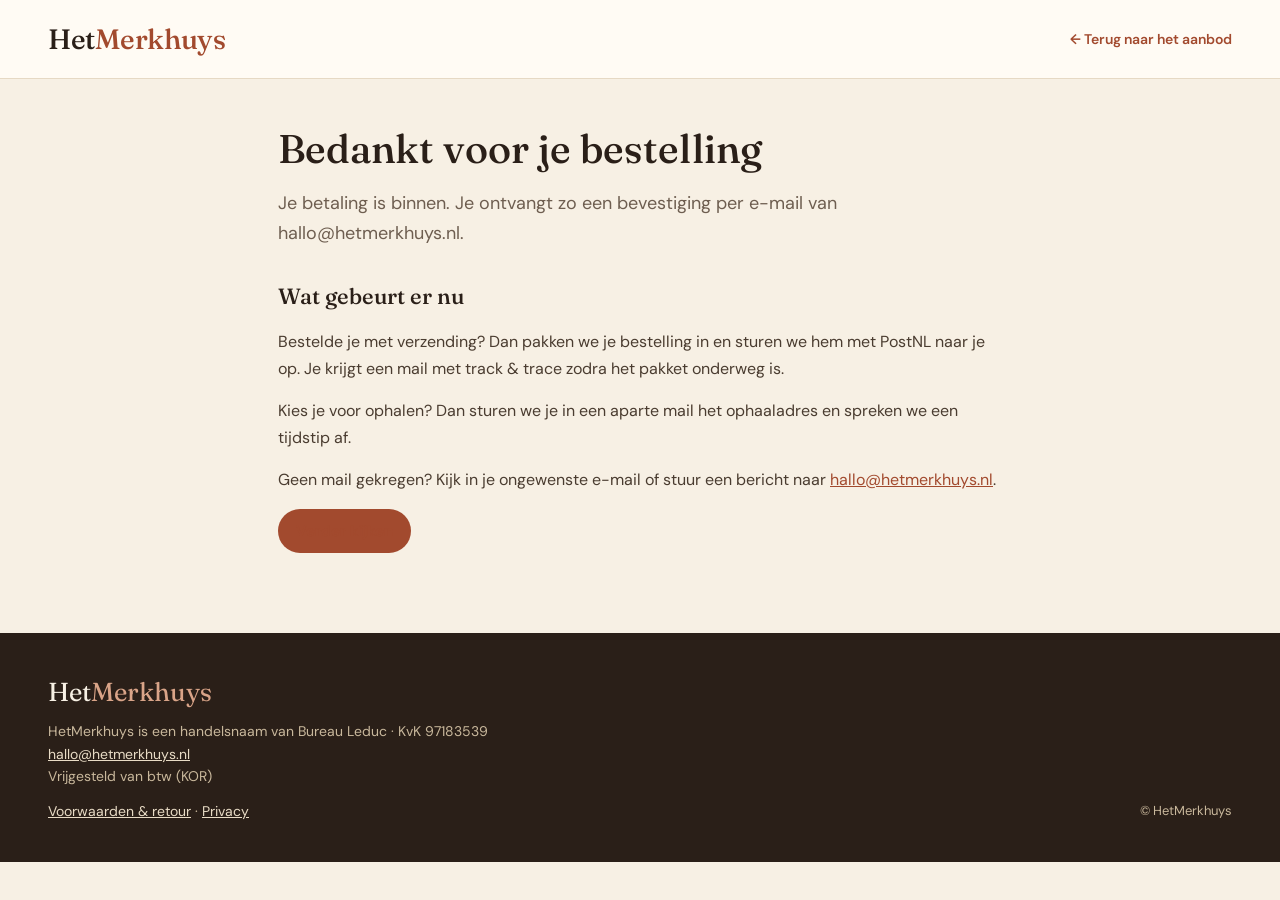
==== bedankt.html @ 65bfba17 "Add files via upload" ====
<!DOCTYPE html>
<html lang="nl">
<head>
<meta charset="UTF-8">
<meta name="viewport" content="width=device-width, initial-scale=1.0">
<meta name="robots" content="noindex">
<title>Bedankt voor je bestelling — HetMerkhuys</title>
<link rel="preconnect" href="https://fonts.googleapis.com">
<link rel="preconnect" href="https://fonts.gstatic.com" crossorigin>
<link href="https://fonts.googleapis.com/css2?family=Fraunces:opsz,wght@9..144,400;9..144,500;9..144,600&family=DM+Sans:wght@400;500;600;700&display=swap" rel="stylesheet">
<link rel="stylesheet" href="style.css">
</head>
<body>
<header class="site-header">
  <div class="wrap header__inner">
    <a href="index.html" class="logo">Het<span>Merkhuys</span></a>
    <a class="legal__back" href="index.html">&larr; Terug naar het aanbod</a>
  </div>
</header>
<main class="wrap legal">
  <h1>Bedankt voor je bestelling</h1>
  <p class="legal__lead">Je betaling is binnen. Je ontvangt zo een bevestiging per e-mail van hallo@hetmerkhuys.nl.</p>
  <h2>Wat gebeurt er nu</h2>
  <p>Bestelde je met verzending? Dan pakken we je bestelling in en sturen we hem met PostNL naar je op. Je krijgt een mail met track &amp; trace zodra het pakket onderweg is.</p>
  <p>Kies je voor ophalen? Dan sturen we je in een aparte mail het ophaaladres en spreken we een tijdstip af.</p>
  <p>Geen mail gekregen? Kijk in je ongewenste e-mail of stuur een bericht naar <a href="mailto:hallo@hetmerkhuys.nl">hallo@hetmerkhuys.nl</a>.</p>
  <p><a class="btn" href="index.html">Verder kijken</a></p>
</main>
<footer class="site-footer">
  <div class="wrap footer__inner">
    <div>
      <div class="footer__logo">Het<span>Merkhuys</span></div>
      <p>HetMerkhuys is een handelsnaam van Bureau Leduc &middot; KvK 97183539<br>
      <a href="mailto:hallo@hetmerkhuys.nl">hallo@hetmerkhuys.nl</a><br>
      Vrijgesteld van btw (KOR)</p>
      <p class="footer__links"><a href="voorwaarden.html">Voorwaarden &amp; retour</a> &middot; <a href="privacy.html">Privacy</a></p>
    </div>
    <p class="footer__note">&copy; HetMerkhuys</p>
  </div>
</footer>
<script>
  // Mandje leegmaken na een geslaagde bestelling.
  try { window.localStorage.removeItem("hetmerkhuys-cart-v2"); } catch (e) {}
</script>
</body>
</html>
---- style.css ----
/* ============================================
   HetMerkhuys — warme, rustige webshop
   Kleuren: crème, terracotta, donkerbruin, saliegroen
   ============================================ */

:root {
  --bg: #F7F0E4;
  --surface: #FFFBF4;
  --tan: #EDE1CF;
  --tan-2: #EFE4D3;
  --line: #E6D9C4;
  --line-2: #D6C7AE;
  --text: #2A1F18;
  --text-2: #4A3C30;
  --muted: #6E5E50;
  --accent: #A24A2E;
  --accent-dark: #8C3E25;
  --olive: #3B4A35;
  --olive-bg: #E4E8D8;
  --green: #5E8A4A;
  --serif: 'Fraunces', Georgia, 'Times New Roman', serif;
  --sans: 'DM Sans', system-ui, -apple-system, 'Segoe UI', sans-serif;
}

*, *::before, *::after { box-sizing: border-box; }

html { scroll-behavior: smooth; }

body {
  margin: 0;
  background: var(--bg);
  color: var(--text);
  font-family: var(--sans);
  font-size: 16px;
  line-height: 1.5;
  -webkit-font-smoothing: antialiased;
}

body.is-locked { overflow: hidden; }

img { max-width: 100%; display: block; }
button, input { font-family: inherit; }
button { cursor: pointer; }
a { color: inherit; }

button:focus-visible, a:focus-visible, input:focus-visible, [tabindex]:focus-visible {
  outline: 3px solid var(--accent);
  outline-offset: 2px;
}

.wrap { max-width: 1280px; margin: 0 auto; padding-left: 48px; padding-right: 48px; }

.skip-link {
  position: absolute; left: -9999px; top: 8px; z-index: 500;
  background: var(--text); color: var(--bg); padding: 10px 16px; border-radius: 8px;
}
.skip-link:focus { left: 8px; }

/* ---- Vertrouwensbalk ---- */
.usp-bar {
  background: var(--text); color: var(--bg); font-size: 13px;
  padding: 10px 24px; display: flex; justify-content: center; gap: 28px; flex-wrap: wrap; text-align: center;
}

/* ---- Header ---- */
.site-header { background: var(--surface); border-bottom: 1px solid var(--line); }
.header__inner { display: flex; align-items: center; gap: 24px; flex-wrap: wrap; padding-top: 18px; padding-bottom: 18px; }

.logo {
  font-family: var(--serif); font-size: 28px; font-weight: 500;
  color: var(--text); text-decoration: none; letter-spacing: -0.01em;
}
.logo span { color: var(--accent); }

.search {
  flex: 1 1 280px; max-width: 480px; margin: 0 auto;
  display: flex; align-items: center; gap: 10px;
  background: var(--bg); border: 1px solid #E0D2BC; border-radius: 999px;
  padding: 0 18px; height: 46px; color: var(--muted);
}
.search input {
  flex: 1; min-width: 0; height: 100%; border: 0; background: transparent;
  font-size: 15px; color: var(--text); outline: none;
}
.search:focus-within { outline: 3px solid var(--accent); outline-offset: 2px; }

.cart-pill {
  display: inline-flex; align-items: center; gap: 10px; margin-left: auto;
  background: var(--text); color: var(--bg); border: 0; border-radius: 999px;
  padding: 0 20px; height: 46px; font-size: 15px; font-weight: 600;
}
.cart-pill__total { opacity: .7; font-weight: 500; }

/* ---- Outlet-banner ---- */
.outlet { background: var(--accent); color: #fff; }
.outlet__inner { display: flex; align-items: center; justify-content: center; gap: 16px; padding-top: 14px; padding-bottom: 14px; }
.outlet__tag {
  flex: none; background: var(--surface); color: var(--accent-dark); font-family: var(--serif);
  font-size: 20px; font-weight: 600; letter-spacing: .14em; text-transform: uppercase;
  padding: 4px 16px; border-radius: 999px;
}
.outlet p { margin: 0; font-size: 15px; line-height: 1.5; max-width: 760px; }

/* ---- Intro ---- */
.intro { display: flex; gap: 48px; align-items: flex-end; flex-wrap: wrap; padding-top: 56px; padding-bottom: 24px; }
.intro__text { flex: 1 1 520px; min-width: 0; }
.eyebrow { margin: 0 0 14px; font-size: 13px; letter-spacing: .16em; text-transform: uppercase; color: var(--accent); font-weight: 600; }
.intro h1 {
  margin: 0 0 18px; font-family: var(--serif); font-size: 52px; line-height: 1.08;
  font-weight: 500; letter-spacing: -0.015em; max-width: 640px;
}
.intro__lead { margin: 0; font-size: 18px; line-height: 1.6; color: #5A4A3D; max-width: 560px; }

.stats { display: flex; gap: 16px; flex-wrap: wrap; }
.stat { background: var(--tan-2); border-radius: 16px; padding: 18px 22px; min-width: 130px; }
.stat__num { font-family: var(--serif); font-size: 34px; font-weight: 500; line-height: 1; }
.stat__label { margin-top: 6px; font-size: 14px; color: #5A4A3D; }

/* ---- Categorieën ---- */
.cats { padding-top: 24px; padding-bottom: 8px; }
.cats__row { display: flex; gap: 12px; flex-wrap: wrap; }
.pill {
  display: inline-flex; align-items: center; gap: 10px; height: 48px; padding: 0 22px;
  border-radius: 999px; border: 1.5px solid var(--line-2); background: var(--surface);
  color: var(--text); font-size: 16px; font-weight: 600;
}
.pill__count { color: var(--muted); font-weight: 500; }
.pill:hover { border-color: var(--text); }
.pill[aria-pressed="true"] { background: var(--text); border-color: var(--text); color: var(--bg); }
.pill[aria-pressed="true"] .pill__count { color: var(--bg); opacity: .7; }

/* ---- Producten ---- */
.products { padding-top: 24px; padding-bottom: 72px; }
.products__count { margin: 0 0 20px; font-size: 14px; color: var(--muted); }

.no-results {
  background: var(--surface); border: 1px dashed var(--line-2); border-radius: 18px;
  padding: 48px 24px; text-align: center; color: #5A4A3D; margin-bottom: 24px;
}
.no-results p { margin: 0; font-size: 15px; }
.no-results .no-results__title { font-family: var(--serif); font-size: 24px; margin-bottom: 6px; color: var(--text); }

.grid { display: grid; grid-template-columns: repeat(4, minmax(0, 1fr)); gap: 32px 24px; }

.tile {
  display: flex; flex-direction: column; background: var(--surface);
  border: 1px solid var(--line); border-radius: 18px; overflow: hidden;
  transition: box-shadow .2s ease, transform .2s ease;
}
.tile:hover { box-shadow: 0 16px 36px rgba(60, 40, 25, .14); transform: translateY(-3px); }

.tile__media { position: relative; aspect-ratio: 1 / 1; background: var(--tan); overflow: hidden; }
.tile__open { position: absolute; inset: 0; width: 100%; height: 100%; padding: 0; border: 0; background: transparent; display: block; }
.tile__open img { width: 100%; height: 100%; object-fit: contain; }
.tile__img2 { position: absolute; inset: 0; background: var(--tan); opacity: 0; transition: opacity .25s ease; }
.tile__media:hover .tile__img2, .tile__media:focus-within .tile__img2 { opacity: 1; }
.tile__nophoto {
  position: absolute; inset: 20px; border: 2px dashed #C9B89C; border-radius: 12px;
  display: flex; align-items: center; justify-content: center; color: var(--muted); font-size: 15px;
}

.badges { position: absolute; left: 12px; top: 12px; display: flex; flex-direction: column; align-items: flex-start; gap: 6px; pointer-events: none; }
.badge { font-size: 12px; font-weight: 700; padding: 5px 11px; border-radius: 999px; }
.badge--last { background: var(--accent); color: #fff; }
.badge--stock { background: var(--surface); color: var(--olive); display: inline-flex; align-items: center; gap: 6px; padding-left: 9px; box-shadow: 0 1px 3px rgba(60, 40, 25, .15); }
.badge--stock::before { content: ""; width: 8px; height: 8px; border-radius: 50%; background: var(--green); }
.badge--note { background: var(--text); color: var(--bg); font-weight: 600; }

.photocount {
  position: absolute; right: 12px; top: 12px; display: inline-flex; align-items: center; gap: 6px;
  background: rgba(42, 31, 24, .78); color: var(--bg); font-size: 12px; font-weight: 600;
  padding: 5px 10px; border-radius: 999px; pointer-events: none;
}

.tile__body { padding: 16px 18px 18px; display: flex; flex-direction: column; gap: 6px; flex: 1; }
.tile__brand { font-size: 11px; letter-spacing: .14em; text-transform: uppercase; color: var(--muted); font-weight: 600; }
.tile__name { margin: 0; }
.tile__name button {
  padding: 0; border: 0; background: none; text-align: left; color: var(--text);
  font-family: var(--serif); font-size: 20px; line-height: 1.2; font-weight: 500;
}
.tile__name button:hover { text-decoration: underline; text-underline-offset: 3px; }
.tile__spec { font-size: 14px; color: var(--muted); line-height: 1.4; }

.tile__buy { margin-top: auto; padding-top: 12px; display: flex; flex-direction: column; gap: 8px; }
.tile__buyrow { display: flex; align-items: center; justify-content: space-between; gap: 10px; }
.tile__price { font-family: var(--serif); font-size: 24px; font-weight: 500; line-height: 1.1; }
.tile__staffel { font-size: 13px; font-weight: 600; color: var(--accent-dark); }

.btn {
  display: inline-flex; align-items: center; justify-content: center; border: 0; border-radius: 999px;
  height: 44px; padding: 0 18px; font-size: 15px; font-weight: 700; white-space: nowrap; text-decoration: none;
  background: var(--accent); color: #fff; transition: background .15s ease;
}
.btn:hover { background: var(--text); }
.btn--accent { background: var(--accent); }
.btn--block { width: 100%; height: 52px; font-size: 16px; }
.btn[aria-disabled="true"] { opacity: .45; pointer-events: none; }
.tag-full {
  height: 44px; padding: 0 16px; border-radius: 999px; background: var(--olive-bg); color: var(--olive);
  font-size: 14px; font-weight: 700; display: inline-flex; align-items: center; white-space: nowrap;
}

/* ---- Zo bestel je ---- */
.how { background: var(--tan-2); }
.how__inner { display: flex; gap: 40px; flex-wrap: wrap; align-items: flex-start; padding-top: 48px; padding-bottom: 48px; }
.how h2 { margin: 0; flex: 1 1 260px; font-family: var(--serif); font-size: 30px; line-height: 1.15; font-weight: 500; }
.how__steps { flex: 2 1 560px; margin: 0; padding: 0; list-style: none; display: grid; grid-template-columns: repeat(3, minmax(0, 1fr)); gap: 24px; }
.how__num { display: block; font-family: var(--serif); font-size: 28px; color: var(--accent); }
.how__steps p { margin: 4px 0 0; font-size: 15px; line-height: 1.55; color: #5A4A3D; }

/* ---- Footer ---- */
.site-footer { background: var(--text); color: #E9DCC6; }
.footer__inner { display: flex; gap: 32px; flex-wrap: wrap; justify-content: space-between; align-items: flex-end; padding-top: 40px; padding-bottom: 40px; }
.footer__logo { font-family: var(--serif); font-size: 26px; color: var(--bg); }
.footer__logo span { color: #D9A488; }
.site-footer p { margin: 8px 0 0; font-size: 14px; line-height: 1.6; color: #C9B89C; }
.footer__note { font-size: 13px !important; margin: 0 !important; }

/* ---- Mandjebalk ---- */
.cartbar { position: fixed; left: 0; right: 0; bottom: 16px; z-index: 40; display: flex; justify-content: center; padding: 0 16px; pointer-events: none; }
.cartbar[hidden] { display: none; }
.cartbar__inner {
  pointer-events: auto; display: flex; align-items: center; gap: 20px; flex-wrap: wrap; justify-content: center;
  background: var(--text); color: var(--bg); border-radius: 999px; padding: 10px 10px 10px 26px;
  box-shadow: 0 14px 36px rgba(42, 31, 24, .35); font-size: 15px; font-weight: 600;
}
.cartbar .btn { height: 46px; padding: 0 24px; }
.cartbar .btn:hover { background: var(--accent-dark); }

/* ---- Melding ---- */
.toast {
  position: fixed; left: 50%; bottom: 96px; z-index: 300; transform: translate(-50%, 12px);
  background: var(--olive); color: #fff; padding: 12px 20px; border-radius: 999px; font-size: 14px; font-weight: 600;
  opacity: 0; pointer-events: none; transition: opacity .2s ease, transform .2s ease; max-width: calc(100% - 32px); text-align: center;
}
.toast.is-visible { opacity: 1; transform: translate(-50%, 0); }

/* ---- Mandje-zijpaneel ---- */
.overlay { position: fixed; inset: 0; z-index: 150; background: rgba(42, 31, 24, .55); opacity: 0; transition: opacity .25s ease; }
.overlay[hidden] { display: none; }
.overlay.is-visible { opacity: 1; }

.drawer {
  position: fixed; top: 0; right: 0; bottom: 0; z-index: 160; width: min(440px, 100%);
  background: var(--surface); display: flex; flex-direction: column;
  transform: translateX(100%); transition: transform .25s ease; visibility: hidden;
  box-shadow: -20px 0 60px rgba(42, 31, 24, .25);
}
.drawer.is-open { transform: none; visibility: visible; }
.drawer__head { display: flex; align-items: center; justify-content: space-between; padding: 20px 24px; border-bottom: 1px solid var(--line); }
.drawer__head h2 { margin: 0; font-family: var(--serif); font-size: 26px; font-weight: 500; }
.iconbtn {
  width: 44px; height: 44px; border-radius: 50%; border: 0; background: #F1E6D6; color: var(--text);
  display: inline-flex; align-items: center; justify-content: center;
}
.drawer__empty { margin: 0; padding: 32px 24px; color: var(--muted); }
.drawer__items { list-style: none; margin: 0; padding: 0; flex: 1; overflow-y: auto; }
.drawer__empty[hidden], .drawer__items[hidden] { display: none; }

.line { display: grid; grid-template-columns: 64px 1fr auto; gap: 14px; padding: 16px 24px; border-bottom: 1px solid var(--line); align-items: start; }
.line__img { width: 64px; height: 64px; border-radius: 10px; background: var(--tan); overflow: hidden; }
.line__img img { width: 100%; height: 100%; object-fit: contain; }
.line__name { margin: 0; font-family: var(--serif); font-size: 17px; line-height: 1.25; }
.line__meta { margin: 2px 0 0; font-size: 13px; color: var(--muted); }
.line__save { margin: 2px 0 0; font-size: 13px; font-weight: 600; color: var(--olive); }
.line__side { text-align: right; font-weight: 700; }
.line__ctrl { display: flex; align-items: center; gap: 12px; margin-top: 8px; }
.stepper { display: inline-flex; align-items: center; border: 1.5px solid var(--line-2); border-radius: 999px; background: #fff; height: 38px; }
.stepper button { width: 38px; height: 100%; border: 0; background: none; border-radius: 999px; display: inline-flex; align-items: center; justify-content: center; color: var(--text); }
.stepper button:disabled { opacity: .35; cursor: not-allowed; }
.stepper span { min-width: 24px; text-align: center; font-weight: 700; }
.line__remove { border: 0; background: none; padding: 0; font-size: 13px; color: var(--muted); text-decoration: underline; text-underline-offset: 3px; }

.drawer__foot { padding: 20px 24px 24px; border-top: 1px solid var(--line); background: var(--surface); }
.delivery { border: 0; margin: 0 0 14px; padding: 0; display: grid; gap: 8px; }
.delivery legend { padding: 0; margin-bottom: 8px; font-size: 12px; letter-spacing: .12em; text-transform: uppercase; font-weight: 700; color: var(--muted); }
.delivery__opt { display: flex; align-items: center; gap: 10px; border: 1.5px solid var(--line-2); border-radius: 12px; padding: 10px 14px; background: #fff; cursor: pointer; font-weight: 600; }
.delivery__opt:has(input:checked) { border-color: var(--text); background: #FBF4E8; }
.delivery__opt input { accent-color: var(--accent); width: 18px; height: 18px; margin: 0; }
.delivery__opt small { color: var(--muted); font-weight: 500; }
.drawer__row { display: flex; justify-content: space-between; font-size: 15px; margin-bottom: 4px; color: var(--text-2); }
.drawer__shiphint { margin: 4px 0 10px; font-size: 13px; font-weight: 600; color: var(--olive); min-height: 0; }
.drawer__shiphint:empty { display: none; }
.drawer__total { display: flex; justify-content: space-between; align-items: baseline; font-size: 17px; margin-bottom: 8px; }
.drawer__total strong { font-family: var(--serif); font-size: 28px; font-weight: 500; }
.drawer__hint { margin: 0 0 16px; font-size: 13px; color: var(--muted); line-height: 1.5; }

/* ---- Productdetail ---- */
.modal { position: fixed; inset: 0; z-index: 200; background: rgba(42, 31, 24, .6); overflow-y: auto; display: flex; align-items: flex-start; justify-content: center; padding: 4vh 20px; }
.modal[hidden] { display: none; }
.modal__box {
  position: relative; width: 100%; max-width: 1060px; background: var(--surface); border-radius: 24px; padding: 32px;
  box-shadow: 0 30px 80px rgba(42, 31, 24, .4); display: grid; grid-template-columns: minmax(0, 1.05fr) minmax(0, 1fr); gap: 40px;
}
.modal__box:focus { outline: none; }
.modal__close { position: absolute; right: 14px; top: 14px; z-index: 2; }

.gallery__main { aspect-ratio: 1 / 1; background: var(--tan); border-radius: 16px; overflow: hidden; display: flex; align-items: center; justify-content: center; color: var(--muted); }
.gallery__main img { width: 100%; height: 100%; object-fit: contain; }
.gallery__thumbs { display: flex; gap: 10px; margin-top: 12px; flex-wrap: wrap; }
.thumb { width: 76px; height: 76px; padding: 0; border-radius: 12px; border: 2.5px solid transparent; background: var(--tan); overflow: hidden; }
.thumb img { width: 100%; height: 100%; object-fit: contain; }
.thumb:hover { border-color: #8A7B6C; }
.thumb[aria-pressed="true"] { border-color: var(--text); }

.info { min-width: 0; display: flex; flex-direction: column; padding-top: 8px; }
.info__brand { font-size: 12px; letter-spacing: .14em; text-transform: uppercase; color: var(--muted); font-weight: 600; }
.info__title { margin: 6px 0 8px; font-family: var(--serif); font-size: 36px; line-height: 1.1; font-weight: 500; letter-spacing: -0.01em; padding-right: 48px; }
.info__spec { font-size: 15px; color: var(--muted); }
.info__price { display: flex; align-items: baseline; gap: 12px; margin-top: 18px; flex-wrap: wrap; }
.info__price strong { font-family: var(--serif); font-size: 38px; font-weight: 500; }
.info__worth { font-size: 15px; color: var(--muted); text-decoration: line-through; }
.info__stock { margin-top: 16px; display: flex; align-items: center; gap: 12px; flex-wrap: wrap; }
.stockpill { display: inline-flex; align-items: center; gap: 7px; background: var(--olive-bg); color: var(--olive); font-size: 14px; font-weight: 700; padding: 7px 14px; border-radius: 999px; }
.stockpill::before { content: ""; width: 9px; height: 9px; border-radius: 50%; background: var(--green); }
.dots { display: inline-flex; gap: 5px; flex-wrap: wrap; }
.dots i { width: 10px; height: 10px; border-radius: 3px; background: #8AA67A; display: inline-block; }
.info__desc { margin: 18px 0 0; font-size: 16px; line-height: 1.65; color: var(--text-2); }
.specs { margin: 18px 0 0; display: grid; grid-template-columns: auto 1fr; gap: 6px 20px; font-size: 14px; }
.specs dt { color: var(--muted); }
.specs dd { margin: 0; font-weight: 600; }

.tiers { margin-top: 22px; border: 1px solid #E0D2BC; border-radius: 14px; overflow: hidden; }
.tiers__head { background: #F1E6D6; padding: 9px 16px; font-size: 12px; letter-spacing: .12em; text-transform: uppercase; font-weight: 700; color: #5A4A3D; }
.tiers__row { display: flex; justify-content: space-between; gap: 12px; padding: 11px 16px; font-size: 15px; border-top: 1px solid #E0D2BC; }
.tiers__row small { color: var(--muted); font-size: 13px; font-weight: 500; }
.tiers__row.is-active { background: #FBE9DD; font-weight: 700; }

.buy { margin-top: 24px; display: flex; align-items: center; gap: 14px; flex-wrap: wrap; }
.buy .stepper { height: 52px; }
.buy .stepper button { width: 48px; }
.buy .btn { flex: 1 1 220px; height: 52px; padding: 0 24px; font-size: 16px; }
.info__save { margin: 10px 0 0; font-size: 14px; font-weight: 600; color: var(--olive); }
.info__cannot { margin: 24px 0 0; font-size: 15px; color: #5A4A3D; }

/* ---- Responsief ---- */
@media (max-width: 1100px) {
  .grid { grid-template-columns: repeat(3, minmax(0, 1fr)); }
}
@media (max-width: 820px) {
  .modal__box { grid-template-columns: minmax(0, 1fr); gap: 24px; }
  .how__steps { grid-template-columns: minmax(0, 1fr); }
}
@media (max-width: 760px) {
  .wrap { padding-left: 16px; padding-right: 16px; }
  .grid { grid-template-columns: repeat(2, minmax(0, 1fr)); gap: 20px 12px; }
  .intro h1 { font-size: 34px; }
  .intro { padding-top: 36px; gap: 28px; }
  .search { order: 3; flex-basis: 100%; max-width: none; }
  .tile__body { padding: 12px 12px 14px; }
  .tile__name button { font-size: 17px; }
  .tile__buyrow { flex-direction: column; align-items: stretch; gap: 8px; }
  .tile__buyrow .btn, .tile__buyrow .tag-full { width: 100%; justify-content: center; }
  .cart-pill__total { display: none; }
  .header__inner { gap: 12px; }
  .modal { padding: 0; }
  .modal__box { border-radius: 0; padding: 20px 16px 28px; min-height: 100%; }
  .info__title { font-size: 28px; }
  .cartbar__inner { padding-left: 18px; gap: 12px; }
  .outlet__inner { flex-direction: column; gap: 8px; text-align: center; }
  .outlet p { font-size: 14px; }
}
@media (prefers-reduced-motion: reduce) {
  html { scroll-behavior: auto; }
  * { transition: none !important; }
}

/* ---- Juridische pagina's ---- */
.legal { max-width: 820px; padding-top: 48px; padding-bottom: 64px; }
.legal h1 { font-family: var(--serif); font-weight: 500; font-size: 40px; line-height: 1.1; margin: 0 0 12px; }
.legal h2 { font-family: var(--serif); font-weight: 500; font-size: 22px; margin: 32px 0 8px; }
.legal p, .legal li { font-size: 16px; line-height: 1.65; color: var(--text-2); }
.legal ol { padding-left: 22px; }
.legal a { color: var(--accent); }
.legal__lead { font-size: 18px !important; color: var(--muted) !important; }
.legal__date { margin-top: 32px; font-size: 14px !important; color: var(--muted) !important; }
.legal__back { margin-left: auto; font-size: 14px; color: var(--accent); text-decoration: none; font-weight: 600; }
.footer__links a, .site-footer a { color: #E9DCC6; }
.footer__links { margin-top: 12px !important; }

.drawer__error { margin: 0 0 12px; padding: 10px 12px; border-radius: 10px; background: #F6DDD3; color: #7A2B14; font-size: 14px; line-height: 1.45; }
.drawer__error[hidden] { display: none; }
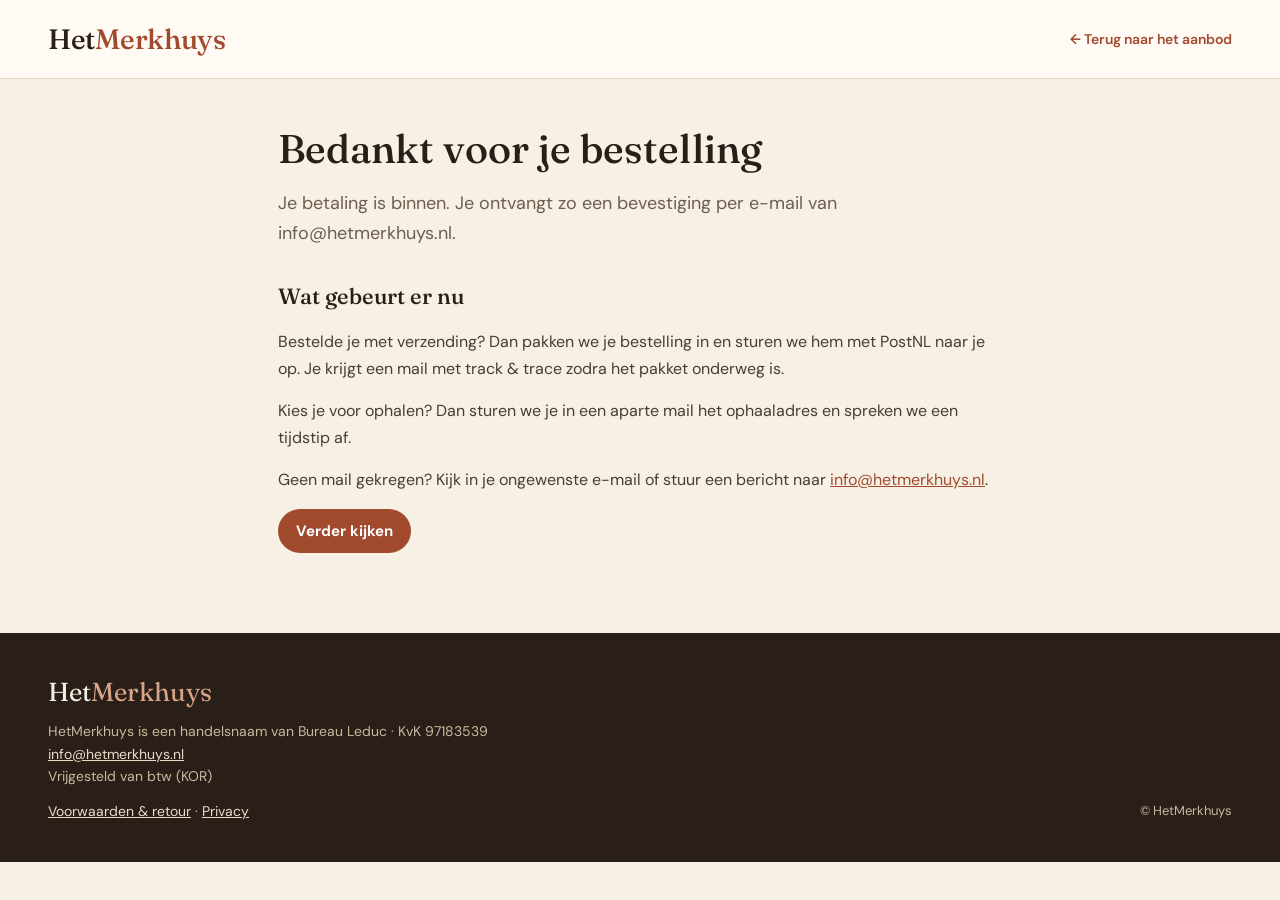
==== commit c6487975: "Add files via upload" ====
--- a/bedankt.html
+++ b/bedankt.html
@@ -19,11 +19,11 @@
 </header>
 <main class="wrap legal">
   <h1>Bedankt voor je bestelling</h1>
-  <p class="legal__lead">Je betaling is binnen. Je ontvangt zo een bevestiging per e-mail van hallo@hetmerkhuys.nl.</p>
+  <p class="legal__lead">Je betaling is binnen. Je ontvangt zo een bevestiging per e-mail van info@hetmerkhuys.nl.</p>
   <h2>Wat gebeurt er nu</h2>
   <p>Bestelde je met verzending? Dan pakken we je bestelling in en sturen we hem met PostNL naar je op. Je krijgt een mail met track &amp; trace zodra het pakket onderweg is.</p>
   <p>Kies je voor ophalen? Dan sturen we je in een aparte mail het ophaaladres en spreken we een tijdstip af.</p>
-  <p>Geen mail gekregen? Kijk in je ongewenste e-mail of stuur een bericht naar <a href="mailto:hallo@hetmerkhuys.nl">hallo@hetmerkhuys.nl</a>.</p>
+  <p>Geen mail gekregen? Kijk in je ongewenste e-mail of stuur een bericht naar <a href="mailto:info@hetmerkhuys.nl">info@hetmerkhuys.nl</a>.</p>
   <p><a class="btn" href="index.html">Verder kijken</a></p>
 </main>
 <footer class="site-footer">
@@ -31,7 +31,7 @@
     <div>
       <div class="footer__logo">Het<span>Merkhuys</span></div>
       <p>HetMerkhuys is een handelsnaam van Bureau Leduc &middot; KvK 97183539<br>
-      <a href="mailto:hallo@hetmerkhuys.nl">hallo@hetmerkhuys.nl</a><br>
+      <a href="mailto:info@hetmerkhuys.nl">info@hetmerkhuys.nl</a><br>
       Vrijgesteld van btw (KOR)</p>
       <p class="footer__links"><a href="voorwaarden.html">Voorwaarden &amp; retour</a> &middot; <a href="privacy.html">Privacy</a></p>
     </div>
--- a/style.css
+++ b/style.css
@@ -373,6 +373,7 @@
 .legal p, .legal li { font-size: 16px; line-height: 1.65; color: var(--text-2); }
 .legal ol { padding-left: 22px; }
 .legal a { color: var(--accent); }
+.legal a.btn { color: #fff; }
 .legal__lead { font-size: 18px !important; color: var(--muted) !important; }
 .legal__date { margin-top: 32px; font-size: 14px !important; color: var(--muted) !important; }
 .legal__back { margin-left: auto; font-size: 14px; color: var(--accent); text-decoration: none; font-weight: 600; }
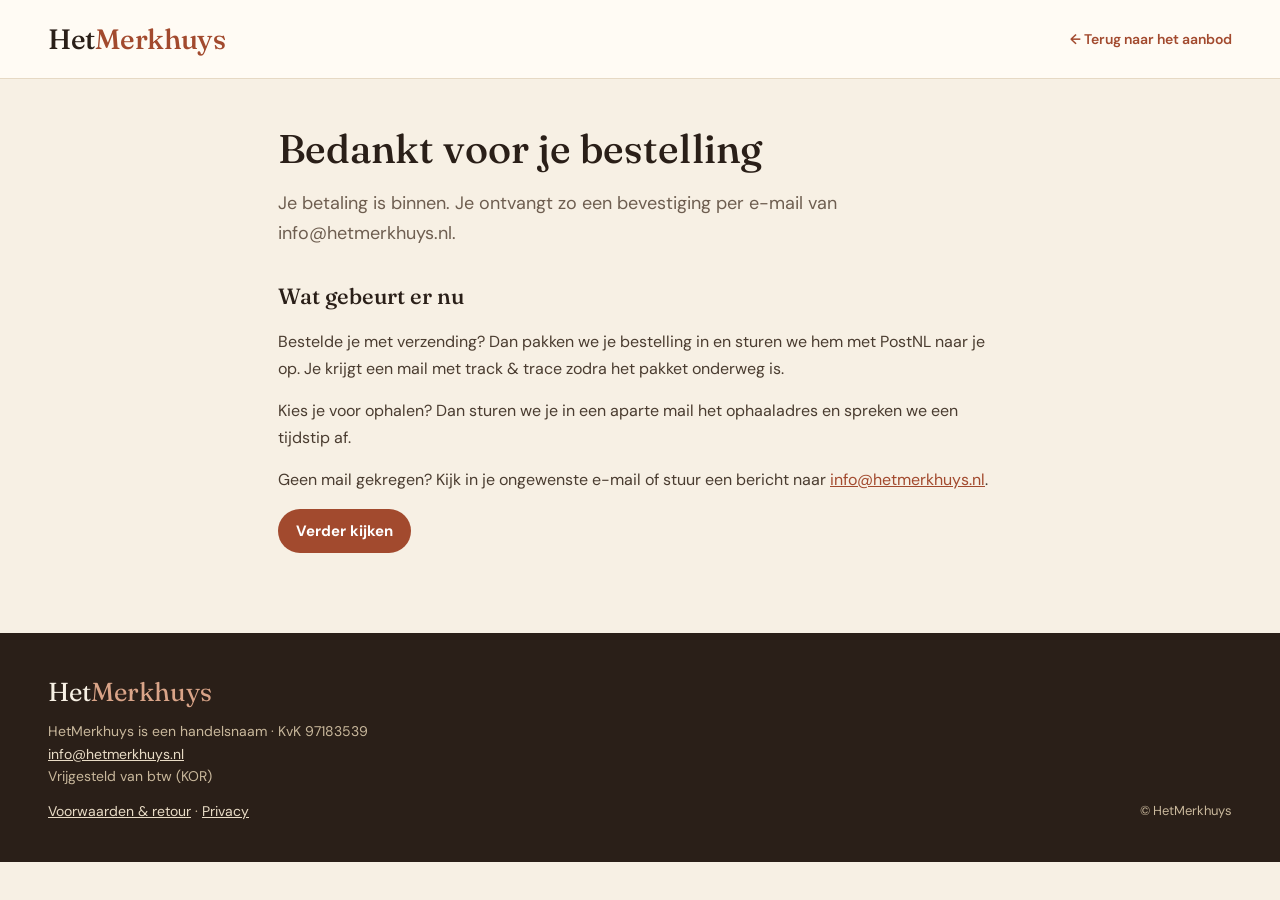
==== commit 96ff81a6: "Add files via upload" ====
--- a/bedankt.html
+++ b/bedankt.html
@@ -30,7 +30,7 @@
   <div class="wrap footer__inner">
     <div>
       <div class="footer__logo">Het<span>Merkhuys</span></div>
-      <p>HetMerkhuys is een handelsnaam van Bureau Leduc &middot; KvK 97183539<br>
+      <p>HetMerkhuys is een handelsnaam &middot; KvK 97183539<br>
       <a href="mailto:info@hetmerkhuys.nl">info@hetmerkhuys.nl</a><br>
       Vrijgesteld van btw (KOR)</p>
       <p class="footer__links"><a href="voorwaarden.html">Voorwaarden &amp; retour</a> &middot; <a href="privacy.html">Privacy</a></p>
